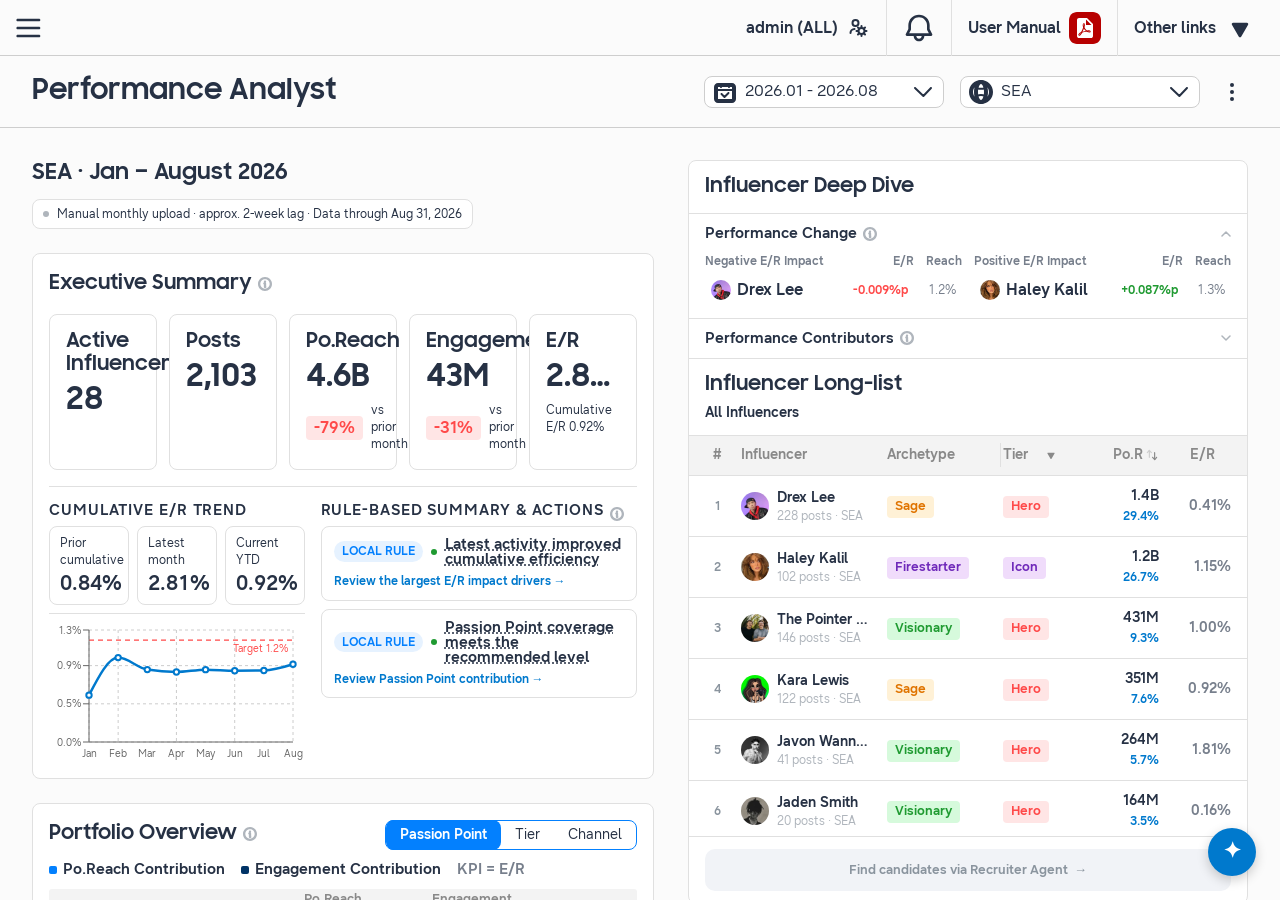
==== index.html @ ed24c88c "Flow Agent site: Performance Analyst, Influencer Recruiter, Brief Curator index.html opens on Perfor" ====
<!doctype html>
<html lang="en">
<head>
<meta charset="utf-8">
<meta name="viewport" content="width=device-width, initial-scale=1">
<title>Flow Agent</title>
<!-- Flow Agent · entry point. Opens on Performance Analyst and hosts the flow in
     one full-window frame, so the address bar stays on the site root while
     people move between Performance Analyst, Influencer Recruiter and Brief
     Curator. Each page still works on its own at its own address. -->
<style>
  html, body { margin: 0; height: 100%; background: #FBFBFB; }
  #flow { display: block; width: 100%; height: 100%; border: 0; }
</style>
</head>
<body>
<iframe id="flow" src="PA-demo-v4.html" title="Flow Agent"></iframe>
<script>
  // The tab title follows the page inside the frame.
  var flow = document.getElementById('flow');
  flow.addEventListener('load', function () {
    try { document.title = flow.contentDocument.title || 'Flow Agent'; } catch (e) {}
    try { flow.contentWindow.focus(); } catch (e) {} // keyboard shortcuts work without a first click
  });
</script>
</body>
</html>
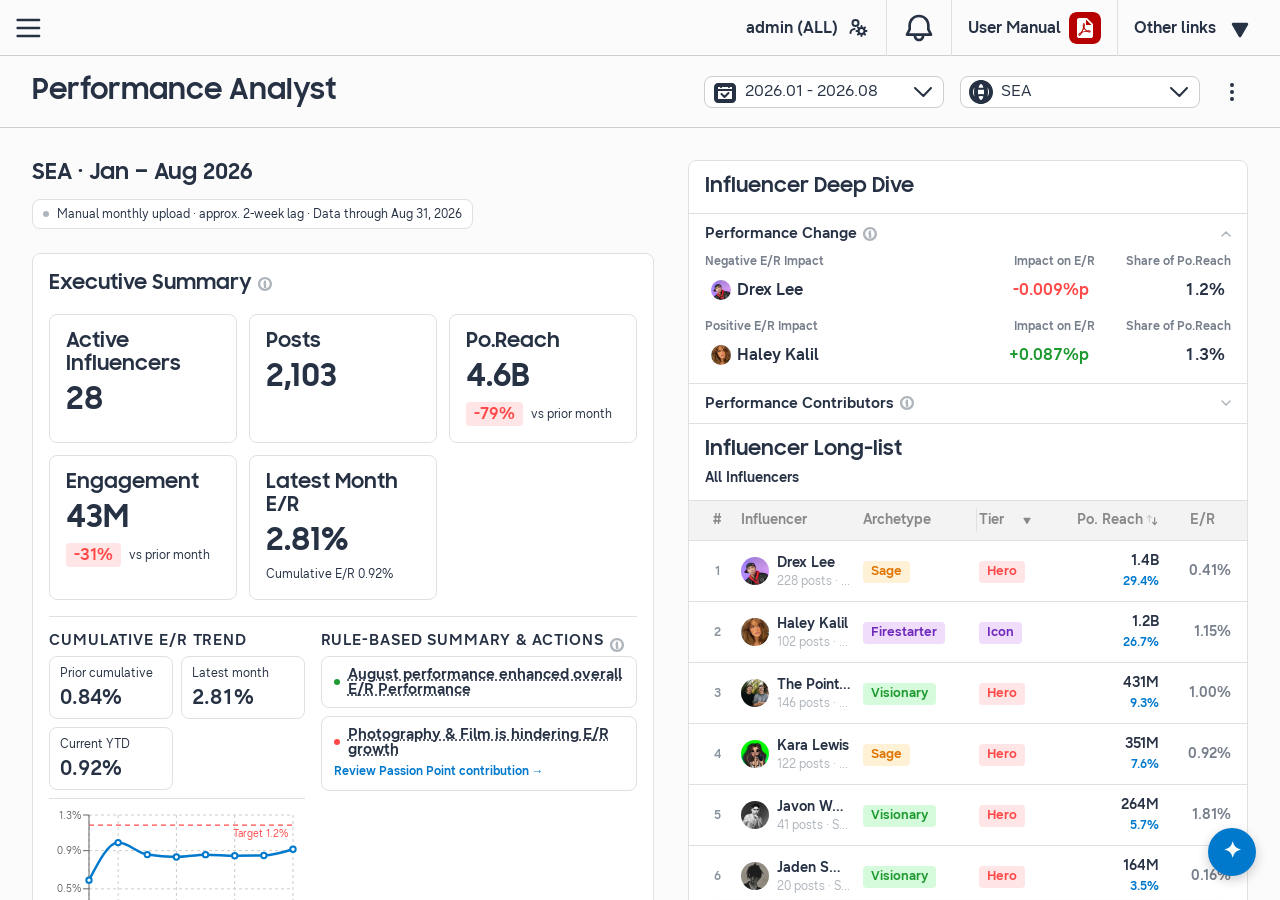
==== commit 7c91efa1: "Shared top bar, refresh keeps your screen, text fits at every width - All three agents share Perform" ====
--- a/index.html
+++ b/index.html
@@ -4,23 +4,118 @@
 <meta charset="utf-8">
 <meta name="viewport" content="width=device-width, initial-scale=1">
 <title>Flow Agent</title>
-<!-- Flow Agent · entry point. Opens on Performance Analyst and hosts the flow in
-     one full-window frame, so the address bar stays on the site root while
-     people move between Performance Analyst, Influencer Recruiter and Brief
-     Curator. Each page still works on its own at its own address. -->
+<!-- Flow Agent · entry point. Hosts the flow in one full-window frame and
+     mirrors where the frame is into this page's address, so a refresh or a
+     shared link reopens the same agent and screen:
+       /#pa                 Performance Analyst (the default)
+       /#recruiter/detail   Influencer Recruiter, on its #detail view
+       /#brief/monitor      Brief Curator, on its #monitor view
+     Each screen change and each move between agents is a history entry here
+     (the frame itself adds none), so Back steps through screens, also after
+     a refresh.
+     Each page still works on its own at its own address. -->
 <style>
   html, body { margin: 0; height: 100%; background: #FBFBFB; }
   #flow { display: block; width: 100%; height: 100%; border: 0; }
 </style>
 </head>
 <body>
-<iframe id="flow" src="PA-demo-v4.html" title="Flow Agent"></iframe>
 <script>
-  // The tab title follows the page inside the frame.
-  var flow = document.getElementById('flow');
+  // Built here under a fresh name each load: a browser restores a named frame's
+  // old address on Back/Forward after a reload, which would override the
+  // screen this page asks for.
+  var flow = document.createElement('iframe');
+  flow.id = 'flow';
+  flow.title = 'Flow Agent';
+  flow.name = 'flow-' + Date.now().toString(36) + Math.random().toString(36).slice(2);
+  var PAGES = { pa: 'PA-demo-v4.html', recruiter: 'Influencer_Recruiter.html', brief: 'Brief_Curator.html' };
+  // Views that move on by themselves; Back never stops on them.
+  var TRANSIENT = ['generating', 'job-running'];
+
+  // A place in the flow: agent, its view (the page's own #hash) and any query
+  // the agent was opened with (PA hands the recruiter its search that way).
+  function parse(hash) {
+    var m = /^#(pa|recruiter|brief)(?:\/([a-z-]+))?(\?[^#]*)?$/.exec(hash || '');
+    return m ? { page: m[1], view: m[2] || '', search: m[3] || '' } : null;
+  }
+  function key(s) { return '#' + s.page + (s.view ? '/' + s.view : '') + s.search; }
+  function src(s) { return new URL(PAGES[s.page] + s.search + (s.view ? '#' + s.view : ''), location.href).href; }
+  function place(url) {
+    var file = url.pathname.split('/').pop();
+    for (var p in PAGES) if (PAGES[p] === file) return { page: p, view: url.hash.replace(/^#/, ''), search: url.search };
+    return null;
+  }
+  function current() {
+    try { return place(new URL(flow.contentWindow.location.href)); } catch (e) { return null; }
+  }
+
+  var shown = parse(location.hash) || { page: 'pa', view: '', search: '' };
+  history.replaceState(null, '', key(shown));
+  flow.src = src(shown);
+  document.body.appendChild(flow);
+
+  // The frame never adds history of its own (it only ever replaces its
+  // address); every step is an entry here, so Back and Forward work the same
+  // before and after a refresh.
+  function go(url) {
+    var u = new URL(url, flow.contentWindow.location.href), s = place(u);
+    if (!s) return false;
+    history.pushState(null, '', key(s));
+    shown = s;
+    flow.contentWindow.location.replace(u.href);
+    return true;
+  }
+  // A new screen in the same agent is a new entry; anything else replaces the
+  // entry (a transient view gives way to the next one).
+  function sync(loaded) {
+    var s = current();
+    if (!s) return;
+    var k = key(s);
+    if (k === location.hash) { shown = s; return; }
+    var push = !loaded && s.page === shown.page && s.view !== shown.view && TRANSIENT.indexOf(shown.view) === -1;
+    history[push ? 'pushState' : 'replaceState'](null, '', k);
+    shown = s;
+  }
+
   flow.addEventListener('load', function () {
     try { document.title = flow.contentDocument.title || 'Flow Agent'; } catch (e) {}
     try { flow.contentWindow.focus(); } catch (e) {} // keyboard shortcuts work without a first click
+    try {
+      var w = flow.contentWindow;
+      // The pages keep their view in their hash with history.replaceState, which
+      // fires no event, so listen at the source.
+      ['pushState', 'replaceState'].forEach(function (m) {
+        var orig = w.history[m];
+        w.history[m] = function () { var r = orig.apply(this, arguments); sync(false); return r; };
+      });
+      w.addEventListener('hashchange', function () { sync(false); });
+      // Links to an agent (the AIM rail, PA's recruiter hand-off) and scripted
+      // hand-offs (window.flowNavigate) go through go().
+      w.flowNavigate = go;
+      w.document.addEventListener('click', function (e) {
+        if (e.button !== 0 || e.metaKey || e.ctrlKey || e.shiftKey || e.altKey) return;
+        var a = e.target.closest && e.target.closest('a[href]');
+        if (!a || (a.target && a.target !== '_self')) return;
+        var u = new URL(a.getAttribute('href'), w.location.href);
+        if (u.origin !== location.origin || u.href === w.location.href || !place(u)) return;
+        e.preventDefault();
+        go(u.href);
+      }, true);
+    } catch (e) {}
+    sync(true);
+  });
+
+  // Back / Forward: move the frame to the entry's place without adding history.
+  window.addEventListener('popstate', function () {
+    var s = parse(location.hash);
+    if (!s) { s = { page: 'pa', view: '', search: '' }; history.replaceState(null, '', key(s)); }
+    var c = current();
+    shown = s;
+    try {
+      var fl = flow.contentWindow.location;
+      if (c && c.page === s.page && c.search === s.search) { if (c.view !== s.view) fl.replace(fl.href.split('#')[0] + '#' + s.view); }
+      else fl.replace(src(s));
+    } catch (e) { flow.src = src(s); }
   });
 </script>
 </body>
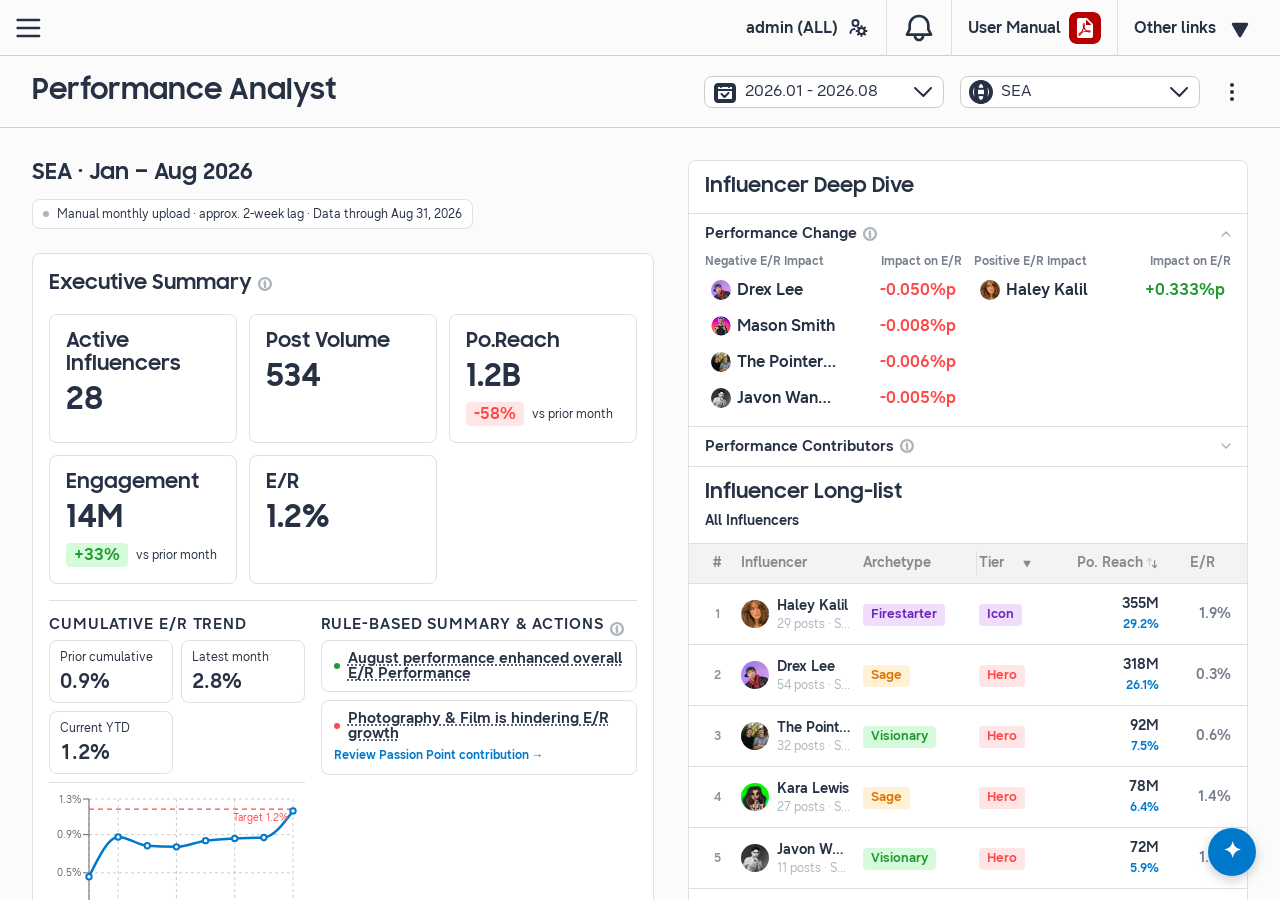
==== commit 0dfea96a: "Rebrand to Influencer Master; generic PA disclaimer - Side rail brand: "Influencer Master" (title ca" ====
--- a/index.html
+++ b/index.html
@@ -3,8 +3,8 @@
 <head>
 <meta charset="utf-8">
 <meta name="viewport" content="width=device-width, initial-scale=1">
-<title>Flow Agent</title>
-<!-- Flow Agent · entry point. Hosts the flow in one full-window frame and
+<title>Influencer Master</title>
+<!-- Influencer Master · entry point. Hosts the flow in one full-window frame and
      mirrors where the frame is into this page's address, so a refresh or a
      shared link reopens the same agent and screen:
        /#pa                 Performance Analyst (the default)
@@ -26,7 +26,7 @@
   // screen this page asks for.
   var flow = document.createElement('iframe');
   flow.id = 'flow';
-  flow.title = 'Flow Agent';
+  flow.title = 'Influencer Master';
   flow.name = 'flow-' + Date.now().toString(36) + Math.random().toString(36).slice(2);
   var PAGES = { pa: 'PA-demo-v4.html', recruiter: 'Influencer_Recruiter.html', brief: 'Brief_Curator.html' };
   // Views that move on by themselves; Back never stops on them.
@@ -78,7 +78,7 @@
   }
 
   flow.addEventListener('load', function () {
-    try { document.title = flow.contentDocument.title || 'Flow Agent'; } catch (e) {}
+    try { document.title = flow.contentDocument.title || 'Influencer Master'; } catch (e) {}
     try { flow.contentWindow.focus(); } catch (e) {} // keyboard shortcuts work without a first click
     try {
       var w = flow.contentWindow;
